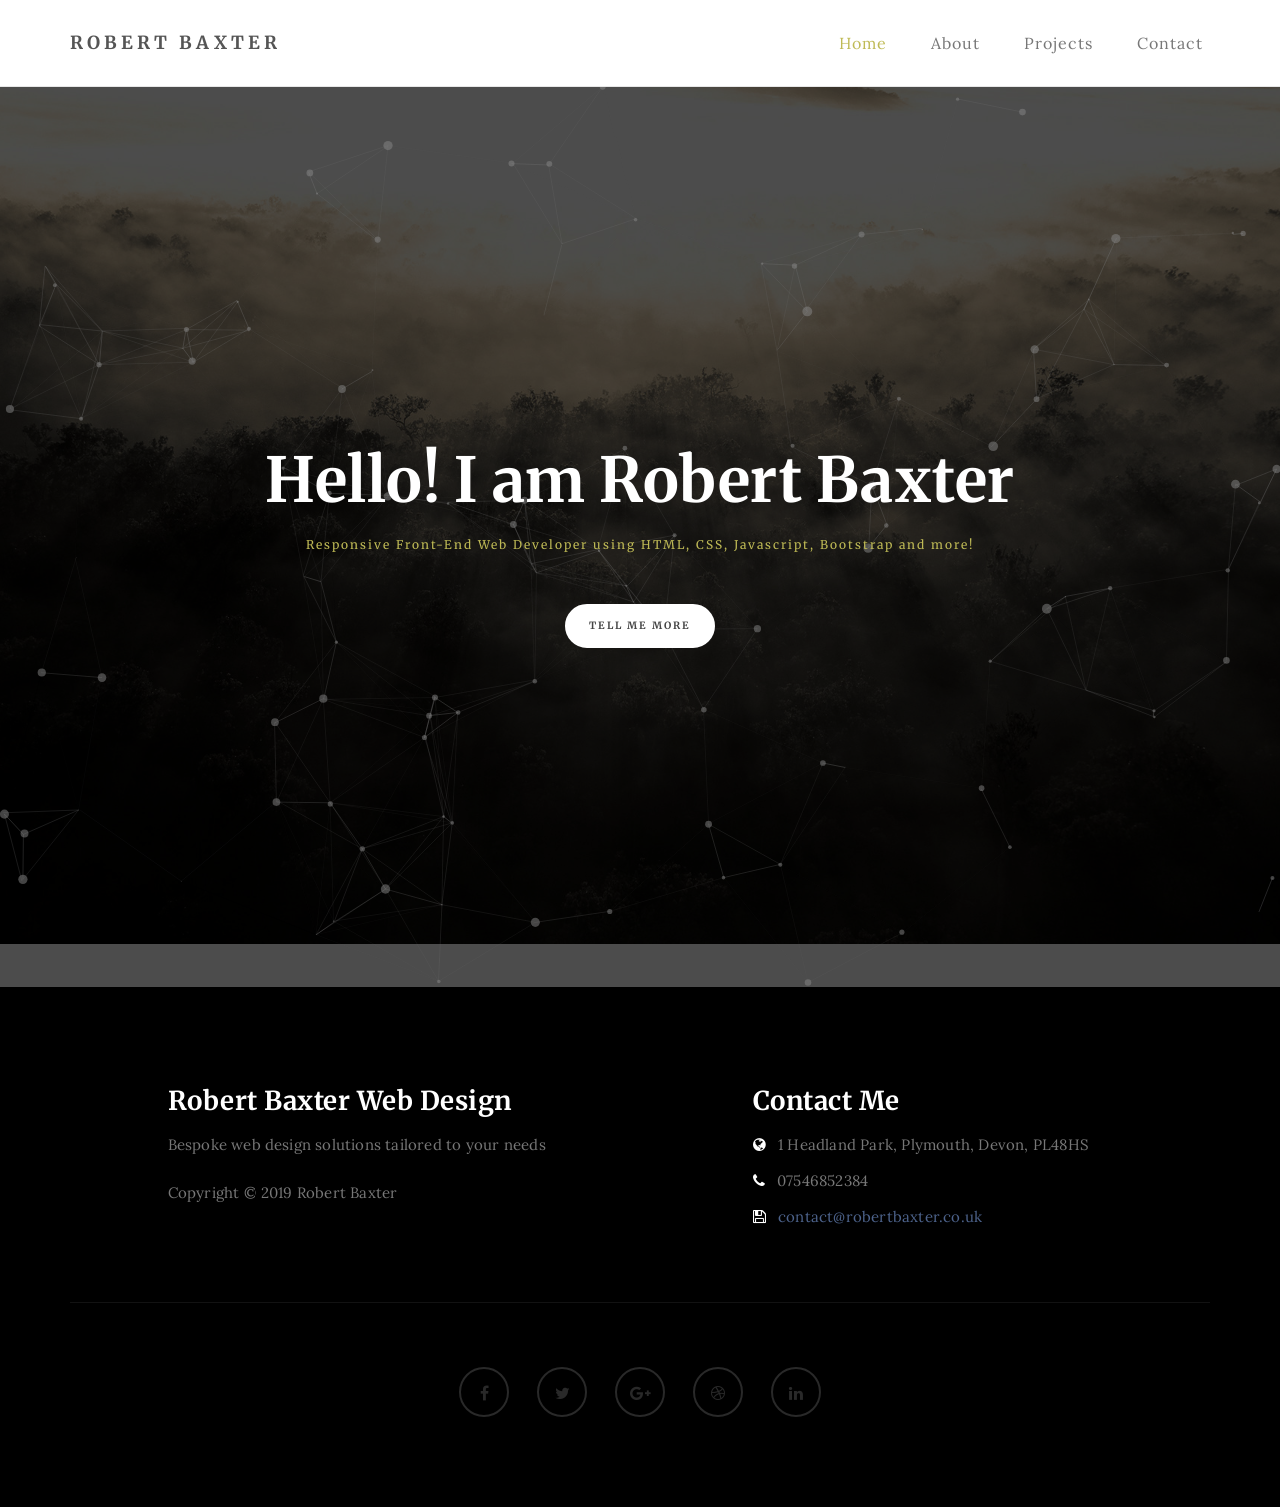
==== index.html @ d7e651be "Update index.html" ====
<!DOCTYPE html>
<html lang="en">
<head>

<meta charset="UTF-8">
<meta http-equiv="X-UA-Compatible" content="IE=Edge">
<meta name="description" content="">
<meta name="keywords" content="">
<meta name="author" content="">
<meta name="viewport" content="width=device-width, initial-scale=1, maximum-scale=1">

<title>Robert Baxter | Responsive Web Design</title>

<link rel="stylesheet" href="css/bootstrap.min.css">
<link rel="stylesheet" href="css/font-awesome.min.css">
<link rel="icon" 
      type="image/png" 
      href="images/logo.png">

<!-- Main css -->
<link rel="stylesheet" href="css/style.css">
<link href="https://fonts.googleapis.com/css?family=Lora|Merriweather:300,400" rel="stylesheet">

</head>
<body>

<!-- PRE LOADER -->

<div class="preloader">
     <div class="sk-spinner sk-spinner-wordpress">
          <span class="sk-inner-circle"></span>
     </div>
</div>

<!-- Navigation section  -->

<div class="navbar navbar-default navbar-static-top" role="navigation">
     <div class="container">

          <div class="navbar-header">
               <button class="navbar-toggle" data-toggle="collapse" data-target=".navbar-collapse">
                    <span class="icon icon-bar"></span>
                    <span class="icon icon-bar"></span>
                    <span class="icon icon-bar"></span>
               </button>
               <a href="index.html" class="navbar-brand">Robert Baxter</a>
          </div>
          <div class="collapse navbar-collapse">
               <ul class="nav navbar-nav navbar-right">
                    <li class="active"><a href="index.html">Home</a></li>
                    <li><a href="about.html">About</a></li>
                    <li><a href="projects.html">Projects</a></li>
                    <li><a href="contact.html">Contact</a></li>
               </ul>
          </div>

  </div>
</div>

<!-- Home Section -->

<section id="home" class="main-home parallax-section">
     <div class="overlay"></div>
     <div id="particles-js"></div>
     <div class="container">
          <div class="row">

               <div class="col-md-12 col-sm-12">
                    <h1>Hello! I am Robert Baxter</h1>
                    <h4>Responsive Front-End Web Developer using HTML, CSS, Javascript, Bootstrap and more!</h4>
                    <a href="#blog" class="smoothScroll btn btn-default">Tell me more</a>
               </div>

          </div>
     </div>
</section>

<!-- Blog Section -->



<footer>
     <div class="container">
          <div class="row">

               <div class="col-md-5 col-md-offset-1 col-sm-6">
                    <h3>Robert Baxter Web Design</h3>
                    <p>Bespoke web design solutions tailored to your needs</p>
                    <div class="footer-copyright">
                         <p>Copyright &copy; 2019 Robert Baxter</p>
                    </div>
               </div>

               <div class="col-md-4 col-md-offset-1 col-sm-6">
                    <h3>Contact Me</h3>
                    <p><i class="fa fa-globe"></i> 1 Headland Park, Plymouth, Devon, PL48HS</p>
                    <p><i class="fa fa-phone"></i> 07546852384</p>
                    <p><i class="fa fa-save"></i> <a href="mailto:contact@robertbaxter.co.uk">contact@robertbaxter.co.uk</a></p>
               </div>

               <div class="clearfix col-md-12 col-sm-12">
                    <hr>
               </div>

               <div class="col-md-12 col-sm-12">
                    <ul class="social-icon">
                         <li><a href="http://www.facebook.com/robertbaxterdesign" class="fa fa-facebook"></a></li>
                         <li><a href="#" class="fa fa-twitter"></a></li>
                         <li><a href="#" class="fa fa-google-plus"></a></li>
                         <li><a href="#" class="fa fa-dribbble"></a></li>
                         <li><a href="#" class="fa fa-linkedin"></a></li>
                    </ul>
               </div>
               
          </div>
     </div>
</footer>

<!-- Back top -->
<a href="#back-top" class="go-top"><i class="fa fa-angle-up"></i></a>

<!-- SCRIPTS -->

<script src="js/jquery.js"></script>
<script src="js/bootstrap.min.js"></script>
<script src="js/particles.min.js"></script>
<script src="js/app.js"></script>
<script src="js/jquery.parallax.js"></script>
<script src="js/smoothscroll.js"></script>
<script src="js/custom.js"></script>

</body>
</html>
---- css/style.css ----
body {
		background: #ffffff;
    font-family: 'Lora', serif;
    font-style: normal;
		font-weight: 300;
    overflow-x: hidden;
}


/*---------------------------------------
    Typorgraphy              
-----------------------------------------*/

h1,h2,h3,h4,h5,h6 {
  font-family: 'Merriweather', serif;
  font-style: normal;
  font-weight: bold;
  letter-spacing: 0.5px;
}

h1 {
    font-size: 62px;
    padding-bottom: 14px;
    margin-bottom: 0px;
}

h2 {
  font-size: 32px;
}

h2,h3 {
  padding-bottom: 6px;
}

h3 {
  font-size: 26px;
}

h4 {
  color: #666;
  font-size: 12px;
  font-weight: normal;
  letter-spacing: 2px;
}

p {
    color: #777;
    font-size: 15px;
    font-weight: 300;
    line-height: 26px;
    letter-spacing: 0.2px;
}

.btn-success:focus {
  background-color: #000;
  border-color: transparent;
}


/*---------------------------------------
    General               
-----------------------------------------*/

html{
  -webkit-font-smoothing: antialiased;
}

a {
  color: #4d638c;
  -webkit-transition: 0.5s;
  -o-transition: 0.5s;
  transition: 0.5s;
  text-decoration: none !important;
}
a:hover, a:active, a:focus {
  color: #4d638c;
  outline: none;
}

* {
  -webkit-box-sizing: border-box;
  -moz-box-sizing: border-box;
  box-sizing: border-box;
}

*:before,
*:after {
  -webkit-box-sizing: border-box;
  -moz-box-sizing: border-box;
  box-sizing: border-box;
}

#about, 
#gallery,
#contact,
#blog, 
#blog-single-post {
  padding-top: 60px;
  padding-bottom: 80px;
}

.main-about,
.main-single-post,
.main-gallery,
.main-contact {
  height: 65vh;
}

.overlay {
  background: rgba(0,0,0,0.7 );
  width: 100%;
  height: 100vh;
  position: absolute;
  top: 0;
  left: 0;
  right: 0;
  bottom: 0;
}

.parallax-section {
  background-attachment: fixed !important;
  background-size: cover !important;
  overflow: hidden;
}


/*---------------------------------------
    Preloader section              
-----------------------------------------*/

.preloader {
  position: fixed;
  top: 0;
  left: 0;
  width: 100%;
  height: 100%;
  z-index: 99999;
  display: flex;
  flex-flow: row nowrap;
  justify-content: center;
  align-items: center;
  background: none repeat scroll 0 0 #ffffff;
}

.sk-spinner-wordpress.sk-spinner {
  background-color: #bfba55;
  width: 40px;
  height: 40px;
  border-radius: 40px;
  position: relative;
  -webkit-animation: sk-innerCircle 1s linear infinite;
  animation: sk-innerCircle 1s linear infinite; 
}

.sk-spinner-wordpress .sk-inner-circle {
  display: block;
  background-color: #ffffff;
  width: 16px;
  height: 16px;
  position: absolute;
  border-radius: 8px;
  top: 5px;
  left: 5px; 
}

@-webkit-keyframes sk-innerCircle {
  0% {
    -webkit-transform: rotate(0);
            transform: rotate(0); }

  100% {
    -webkit-transform: rotate(360deg);
            transform: rotate(360deg); } }

@keyframes sk-innerCircle {
  0% {
    -webkit-transform: rotate(0);
            transform: rotate(0); }

  100% {
    -webkit-transform: rotate(360deg);
            transform: rotate(360deg); } }



/*---------------------------------------
    Main Navigation             
-----------------------------------------*/

.navbar-default {
    background: #ffffff;
    margin: 0 !important;
    padding: 18px 0;
}

.navbar-default .navbar-brand {
  color: #555;
  font-family: 'Merriweather', serif;
  font-weight: bold;
  text-transform: uppercase;
  letter-spacing: 4px;
  margin: 0;
}

.navbar-default .navbar-nav li a {
    color: #777;
    font-size: 16px;
    letter-spacing: 1px;
    -webkit-transition: all 0.4s ease-in-out;
    transition: all 0.4s ease-in-out;
    padding-right: 22px;
    padding-left: 22px;
}

.navbar-default .navbar-nav > li a:hover {
    color: #bfba55 !important;
}

.navbar-default .navbar-nav > li > a:hover,
.navbar-default .navbar-nav > li > a:focus {
    color: #606066;
    background-color: transparent;
}

.navbar-default .navbar-nav li a:hover,
 .navbar-default .navbar-nav .active > a {
    color: #bfba55;
  }

.navbar-default .navbar-nav > .active > a,
.navbar-default .navbar-nav > .active > a:hover,
.navbar-default .navbar-nav > .active > a:focus {
    color: #bfba55;
    background-color: transparent;
}

.navbar-default .navbar-toggle {
     border: none;
     padding-top: 10px;
  }

.navbar-default .navbar-toggle .icon-bar {
    background: #bfba55;
    border-color: transparent;
  }

.navbar-default .navbar-toggle:hover,
.navbar-default .navbar-toggle:focus { 
  background-color: transparent;
}



/*---------------------------------------
    Home section              
-----------------------------------------*/

#home {
    background-size: cover;
    background-position: center center;
    color: #ffffff;
    display: -webkit-box;
    display: -webkit-flex;
     display: -ms-flexbox;
    display: flex;
    -webkit-box-align: center;
    -webkit-align-items: center;
    -ms-flex-align: center;
     align-items: center;
    position: relative;
    text-align: center;
}

.main-home {
  background: url('../images/home-bg.jpg') no-repeat;
  height: 100vh;
}

.main-about {
  background: url('../images/about-bg.jpg') no-repeat;
}

.main-single-post {
  background: url('../images/single-post-bg.jpg') no-repeat;
}

.main-gallery {
  background: url('../images/gallery-bg.jpg') no-repeat;
}

.main-contact {
  background: url('../images/contact-bg.jpg') no-repeat;
}

#particles-js {
  position: absolute;
  width: 100%;
  height: 100vh;
  top: 0;
  left: 0;
}

#home h4 {
  color: #bfba55;
}

#home .btn {
  background: #ffffff;
  border: 2px solid #ffffff;
  border-radius: 100px;
  color: #444;
  font-family: 'Merriweather', serif;
  font-size: 10px;
  font-weight: bold;
  letter-spacing: 2px;
  text-transform: uppercase;
  padding: 13px 22px;
  margin-top: 42px;
  transition: all 0.4s ease-in-out;
}

#home .btn:hover {
  background: transparent;
  border-color: #ffffff;
  color: #ffffff;
}



/*---------------------------------------
   About section              
-----------------------------------------*/

#about .col-md-6 {
  padding-top: 22px;
  padding-bottom: 32px;
}

#about .col-md-6 img {
  padding: 22px 0px 22px 22px;
}

#about .col-md-4 {
  padding-bottom: 32px;
}

#about .col-md-4 img {
  padding-top: 12px;
}



/*---------------------------------------
   Gallery section              
-----------------------------------------*/

#gallery span {
  display: block;
  padding-bottom: 32px;
}

#gallery .col-md-6 {
  padding-left: 0px;
  padding-right: 0px;
}

#gallery .gallery-thumb {
  background-color: #ffffff;
  box-shadow: 0px 1px 2px 0px rgba(90, 91, 95, 0.15);
  cursor: pointer;
  display: block;
  position: relative;
  top: 0px;
  transition: all 0.4s ease-in-out;
}

#gallery .gallery-thumb:hover {
  box-shadow: 0px 16px 22px 0px rgba(90, 91, 95, 0.3);
  top: -5px;
}

#gallery .gallery-thumb img {
  width: 100%;
}

#gallery .col-md-12 p {
  padding-top: 22px;
  text-align: center;
}



/*---------------------------------------
   Contact section              
-----------------------------------------*/

#contact .col-md-4 {
  padding-left: 0px;
}

#contact .col-md-12 {
  padding-left: 0;
}

#contact form {
  padding-top: 32px;
}

#contact .form-control {
  border: 2px solid #f0f0f0;
  box-shadow: none;
  margin-top: 10px;
  margin-bottom: 10px;
  transition: all 0.4s ease-in-out;
}

#contact .form-control:hover {
  border-color: #555;
}

#contact input {
  height: 50px;
}

#contact input[type="submit"] {
  background: #bfba55;
  border-radius: 100px;
  border: none;
  color: #ffffff;
  font-weight: bold;
  transition: all 0.4s ease-in-out;
}

#contact input[type="submit"]:hover {
  background: #333;
}



/*---------------------------------------
   Blog section              
-----------------------------------------*/

.blog-post-thumb {
  border-bottom: 1px solid #f0f0f0;
  padding-top: 32px;
  padding-bottom: 62px;
  margin-bottom: 32px;
}

.blog-post-thumb:last-child {
  border-bottom: 0px;
  padding-bottom: 32px;
  margin-bottom: 0px;
}

.blog-post-image,
.blog-post-video {
  padding-top: 22px;
  padding-bottom: 22px;
  width: 100%;
}

#about img,
.blog-post-image img {
  border-radius: 1px;
}

.blog-post-title a {
  color: #222;
}

.blog-post-title a:hover {
  color: #bfba55;
}

.blog-post-format {
  padding-bottom: 22px;
}

.blog-post-format span {
  letter-spacing: 0.5px;
  padding-right: 12px;
}

.blog-post-format span a {
  color: #333;
}

.blog-post-format span img {
  display: inline-block;
  width: 42px;
  margin-right: 4px;
}

.blog-post-des blockquote {
  margin: 22px;
}

.blog-post-des .btn {
  border-radius: 100px;
  color: #777;
  font-weight: bold;
  letter-spacing: 1px;
  padding: 14px 28px;
  margin-top: 26px;
  transition: all 0.4s ease-in-out;
}

.blog-post-des .btn:hover {
  background: #bfba55;
  border-color: transparent;
  color: #ffffff;
}

.blog-author {
  border-top: 1px solid #f0f0f0;
  border-bottom: 1px solid #f0f0f0;
  padding-top: 32px;
  padding-bottom: 32px;
  margin-top: 42px;
  margin-bottom: 42px;
}

.blog-author .media img {
  display: inline-block;
  width: 90px;
  margin-right: 12px;
}

.blog-author .media a,
.blog-comment .media h3 {
  color: #444;
  font-size: 18px;
  letter-spacing: 1px;
}

.blog-comment {
  border-bottom: 1px solid #f0f0f0;
  padding-bottom: 32px;
  margin-bottom: 42px;
}

.blog-comment .media:nth-child(2) {
  padding-top: 22px;
}

.blog-comment .media img {
  width: 82px;
  margin-right: 12px;
}

.blog-comment .media h3 {
  display: inline-block;
  padding-right: 14px;
}


.blog-comment-form h3 {
  padding-bottom: 18px;
}

#about .col-md-6, #about .col-md-4,
.blog-comment-form .col-md-4 {
  padding-left: 0px;
}

.blog-comment-form .form-control {
  box-shadow: none;
  border: 2px solid #f0f0f0;
  margin-top: 10px;
  margin-bottom: 10px;
  transition: all 0.4s ease-in-out;
}

.blog-comment-form .form-control:hover {
  border-color: #555;
}

.blog-comment-form input {
  height: 45px;
}

.blog-comment-form input[type="submit"] {
  background: #bfba55;
  border-radius: 100px;
  border: none;
  color: #ffffff;
  font-weight: bold;
  transition: all 0.4s ease-in-out;
}

.blog-comment-form input[type="submit"]:hover {
  background: #333;
  border-color: transparent;
  color: #ffffff;
}



/*---------------------------------------
   Blog Single Post section              
-----------------------------------------*/

#blog-single-post .blog-single-post-image {
  padding-top: 22px;
}

#blog-single-post .blog-single-post-image .col-md-4 {
  padding-left: 0px;
  padding-right: 0px;
  padding-bottom: 22px;
}

#blog-single-post .blog-single-post-image img {
  border-radius: 1px;
  padding-right: 12px;
}

#blog-single-post .blog-post-des h3 {
  padding-top: 16px;
}



/*---------------------------------------
   Footer section              
-----------------------------------------*/

footer {
    background: #000;
    color: #ffffff;
    padding: 80px 0px;
    position: relative;
}

footer .col-md-4 .fa {
  color: #ffffff;
  padding-right: 8px;
}

footer hr {
  border-color: #121212;
  margin-top: 62px;
  margin-bottom: 42px;
}

footer .footer-copyright {
  padding-top: 12px;
}



/* Back top */
.go-top {
  background-color: #ffffff;
  box-shadow: 1px 1.732px 12px 0px rgba( 0, 0, 0, .14 ), 1px 1.732px 3px 0px rgba( 0, 0, 0, .12 );
  transition : all 1s ease;
  bottom: 2em;
  right: 2em;
  color: #333;
  font-size: 24px;
  display: none;
  position: fixed;
  text-decoration: none;
  width: 40px;
  height: 40px;
  line-height: 38px;
  text-align: center;
  border-radius: 100%;
}

.go-top:hover {
    background: #bfba55;
    color: #ffffff;
}



/*---------------------------------------
   Social icon             
-----------------------------------------*/

.social-icon {
    position: relative;
    padding: 0;
    margin: 0;
    text-align: center;
}

.social-icon li {
    display: inline-block;
    list-style: none;
}

.social-icon li a {
    border: 2px solid #292929;
    color: #292929;
    border-radius: 100px;
    cursor: pointer;
    font-size: 16px;
    text-decoration: none;
    transition: all 0.4s ease-in-out;
    width: 50px;
    height: 50px;
    line-height: 50px;
    text-align: center;
    vertical-align: middle;
    position: relative;
    margin: 22px 12px 10px 12px;
}

.social-icon li a:hover {
    border-color: #bfba55;
    color: #bfba55;
    transform: scale(1.1);
}



/*---------------------------------------
   Mobile Responsive         
-----------------------------------------*/

@media (max-width: 980px) {

  .main-about,
  .main-single-post,  
  .main-gallery,
  .main-contact {
    height: 35vh;
  }

}


@media (max-width: 768px) {

  h1 {
    font-size: 52px;
  }

  h2 {
    font-size: 26px;
  }

  #about .col-md-6 img {
    padding-left: 0px;
  }

  #blog-single-post .blog-single-post-image img {
    padding-bottom: 22px;
  }

  footer .col-md-4 {
    padding-top: 22px;
  }

}


@media (max-width: 650px) {

  h1 {
    font-size: 42px;
  }

  #about, #gallery,
  #contact,
  #blog, #blog-single-post {
    padding-top: 60px;
    padding-bottom: 60px;
  }

}
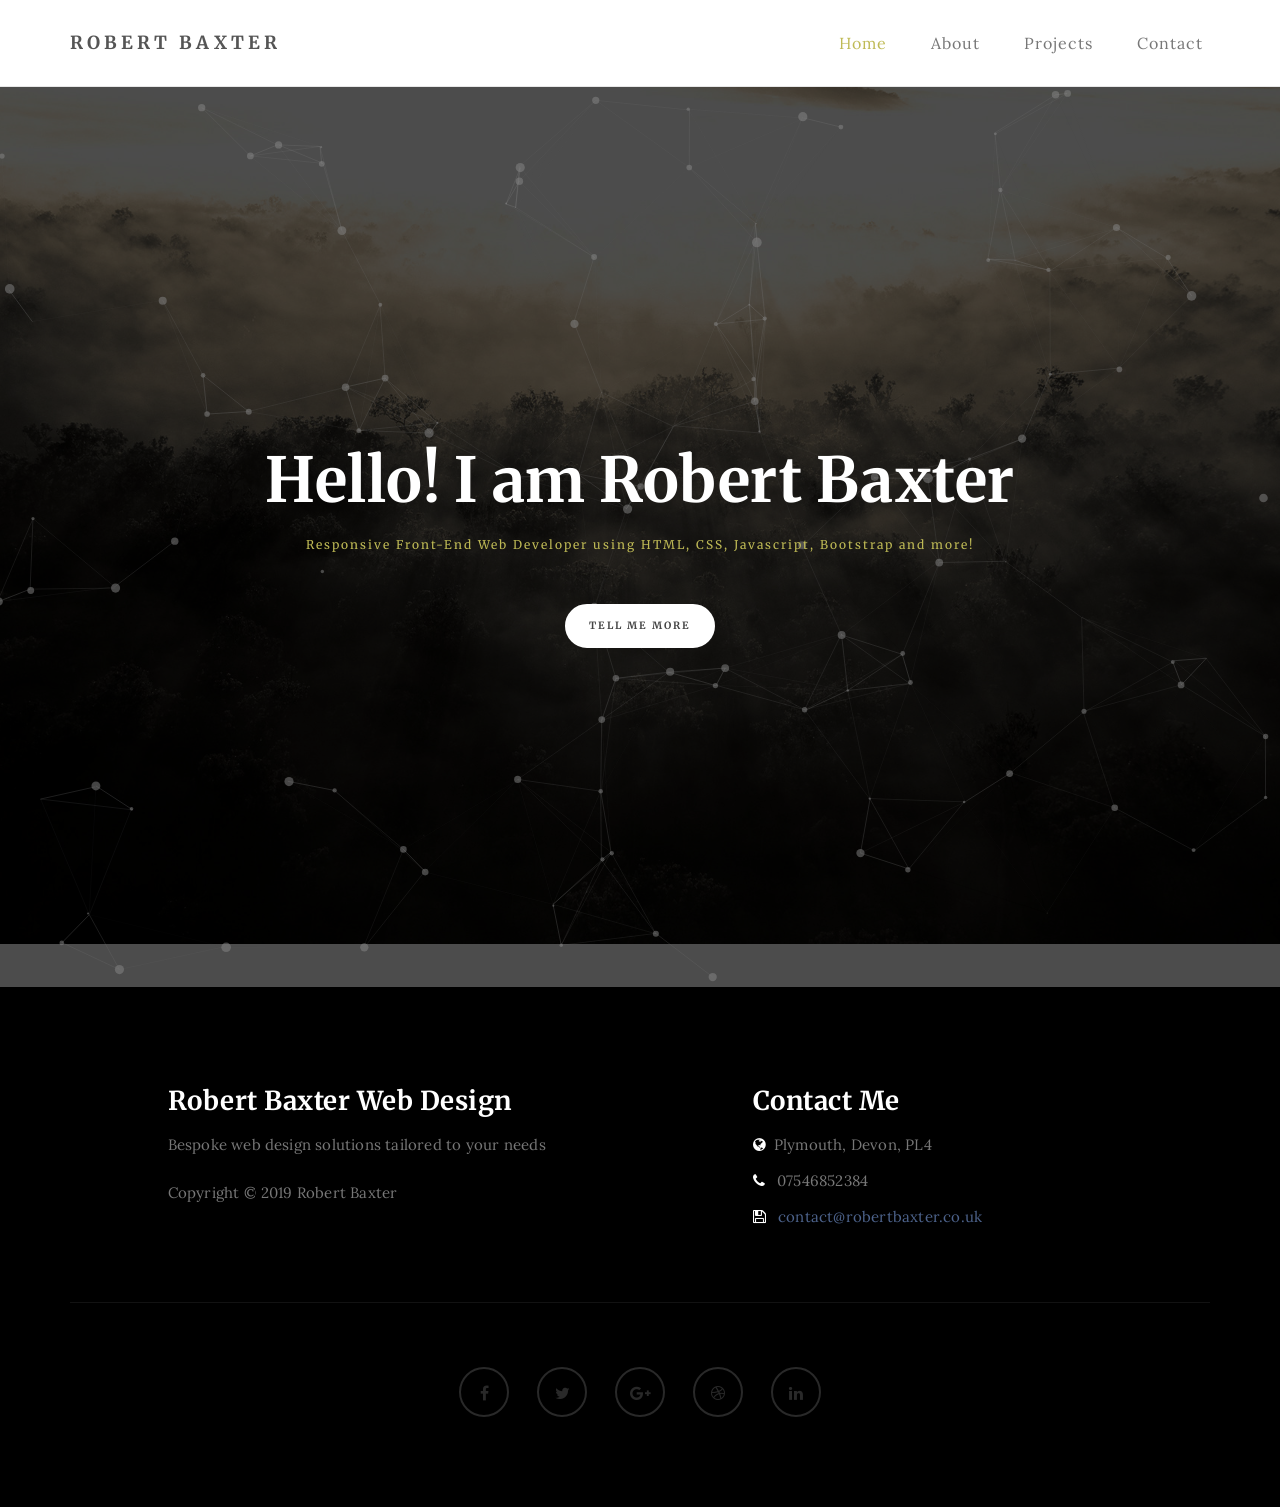
==== commit 705aa8b3: "Update index.html" ====
--- a/index.html
+++ b/index.html
@@ -93,7 +93,7 @@
 
                <div class="col-md-4 col-md-offset-1 col-sm-6">
                     <h3>Contact Me</h3>
-                    <p><i class="fa fa-globe"></i> 1 Headland Park, Plymouth, Devon, PL48HS</p>
+                    <p><i class="fa fa-globe"></i>Plymouth, Devon, PL4</p>
                     <p><i class="fa fa-phone"></i> 07546852384</p>
                     <p><i class="fa fa-save"></i> <a href="mailto:contact@robertbaxter.co.uk">contact@robertbaxter.co.uk</a></p>
                </div>
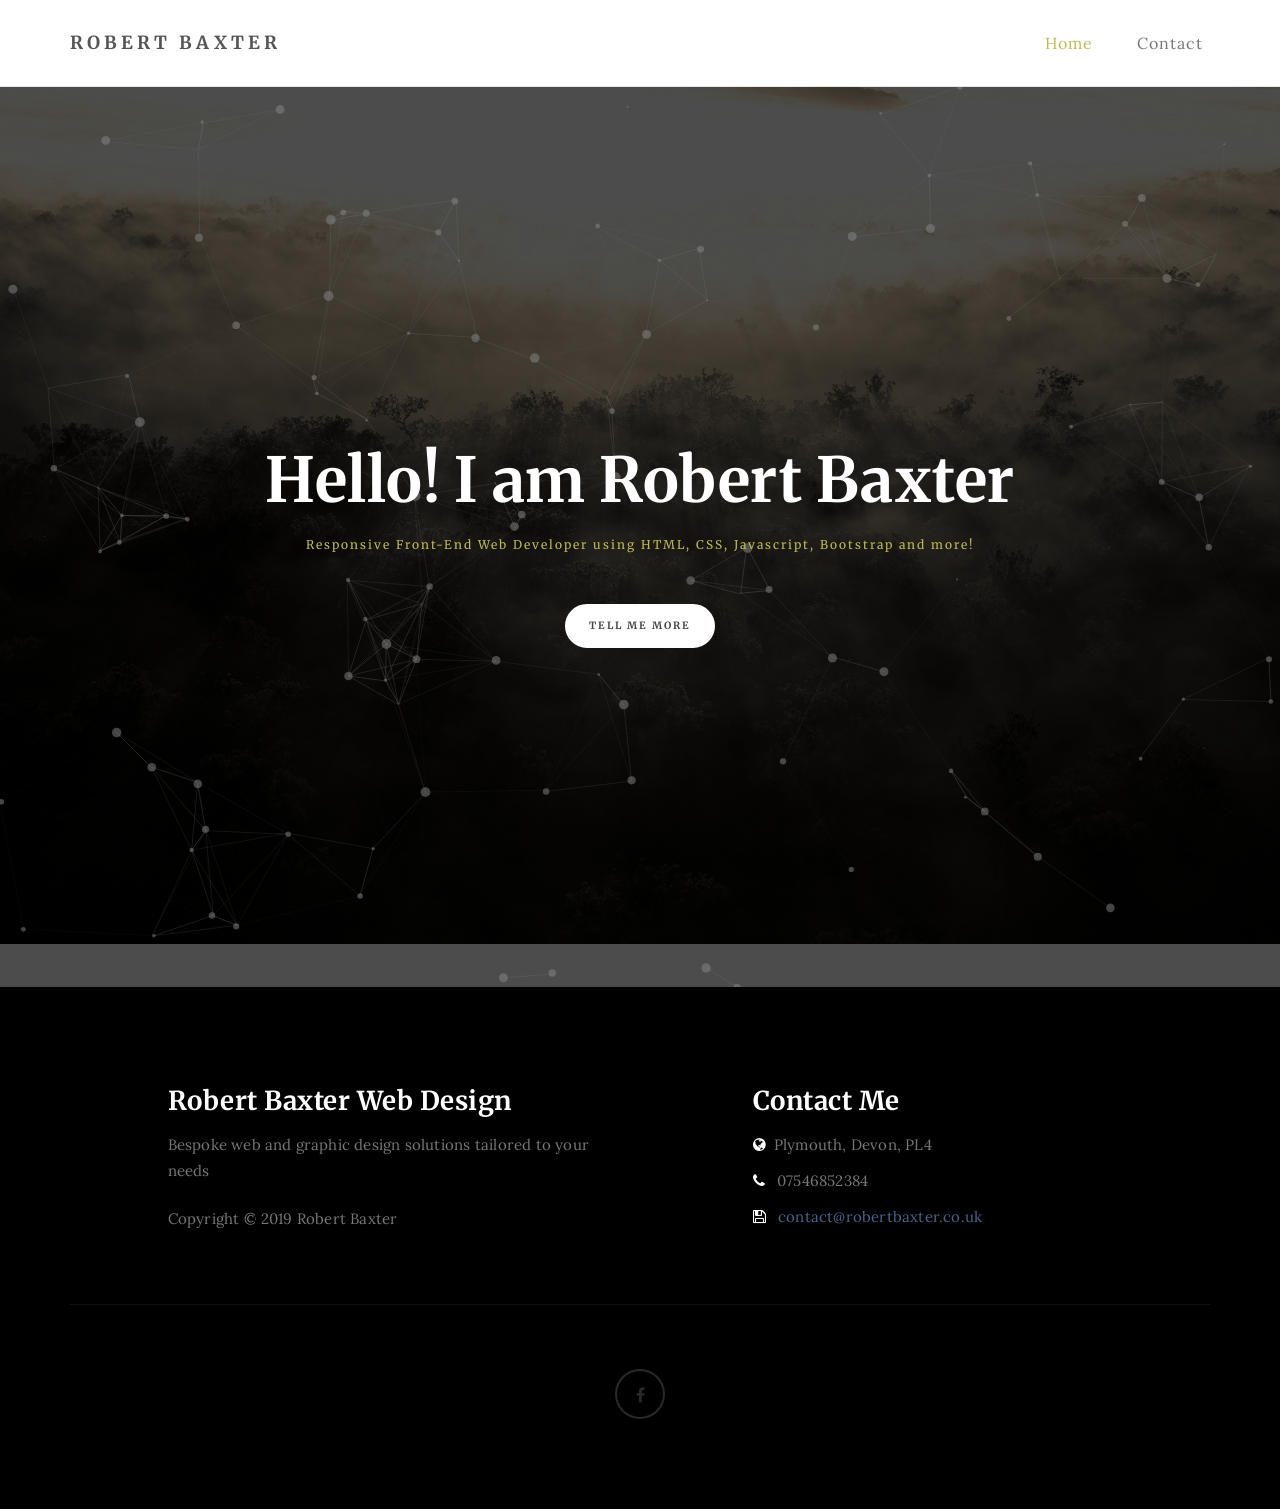
==== commit a8936233: "Removing unnessary elements" ====
--- a/index.html
+++ b/index.html
@@ -9,7 +9,7 @@
 <meta name="author" content="">
 <meta name="viewport" content="width=device-width, initial-scale=1, maximum-scale=1">
 
-<title>Robert Baxter | Responsive Web Design</title>
+<title>Robert Baxter | Web and Graphic Design</title>
 
 <link rel="stylesheet" href="css/bootstrap.min.css">
 <link rel="stylesheet" href="css/font-awesome.min.css">
@@ -48,8 +48,7 @@
           <div class="collapse navbar-collapse">
                <ul class="nav navbar-nav navbar-right">
                     <li class="active"><a href="index.html">Home</a></li>
-                    <li><a href="about.html">About</a></li>
-                    <li><a href="projects.html">Projects</a></li>
+                    
                     <li><a href="contact.html">Contact</a></li>
                </ul>
           </div>
@@ -85,7 +84,7 @@
 
                <div class="col-md-5 col-md-offset-1 col-sm-6">
                     <h3>Robert Baxter Web Design</h3>
-                    <p>Bespoke web design solutions tailored to your needs</p>
+                    <p>Bespoke web and graphic design solutions tailored to your needs</p>
                     <div class="footer-copyright">
                          <p>Copyright &copy; 2019 Robert Baxter</p>
                     </div>
@@ -105,10 +104,7 @@
                <div class="col-md-12 col-sm-12">
                     <ul class="social-icon">
                          <li><a href="http://www.facebook.com/robertbaxterdesign" class="fa fa-facebook"></a></li>
-                         <li><a href="#" class="fa fa-twitter"></a></li>
-                         <li><a href="#" class="fa fa-google-plus"></a></li>
-                         <li><a href="#" class="fa fa-dribbble"></a></li>
-                         <li><a href="#" class="fa fa-linkedin"></a></li>
+                         
                     </ul>
                </div>
                
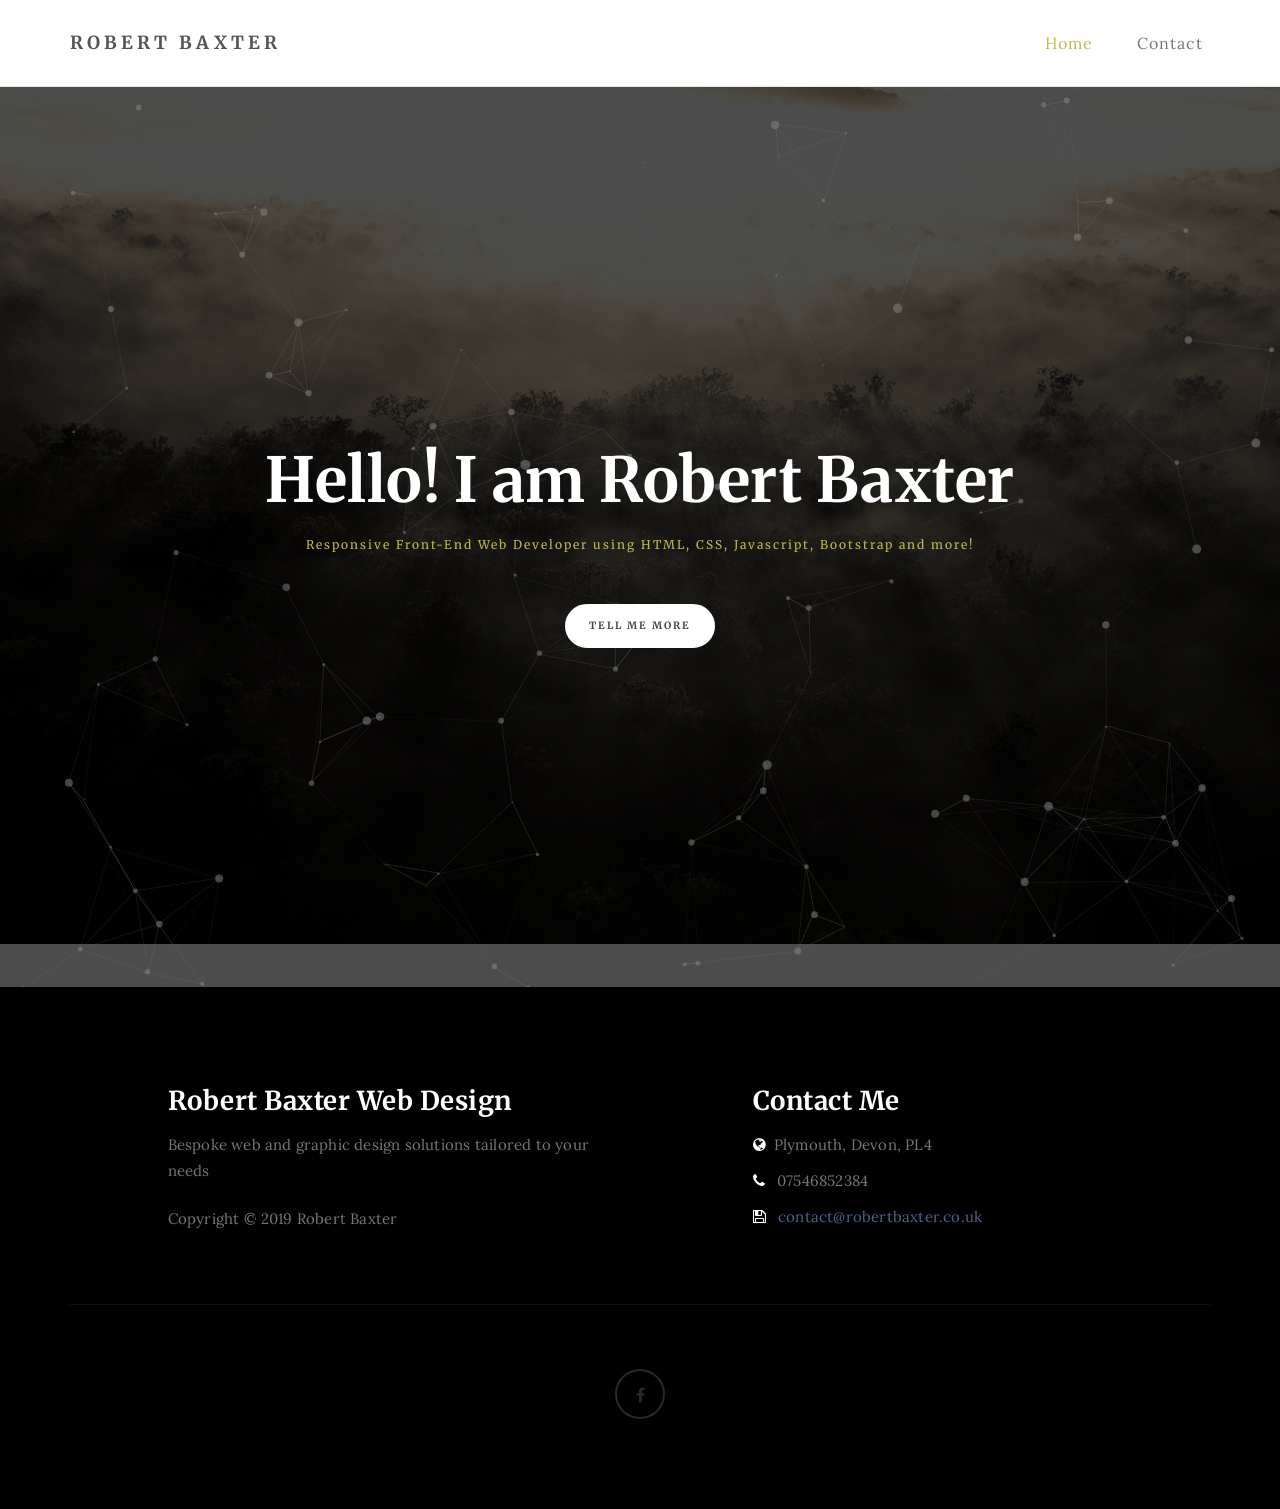
==== commit fcf17940: "Update index.html" ====
--- a/index.html
+++ b/index.html
@@ -47,8 +47,7 @@
           </div>
           <div class="collapse navbar-collapse">
                <ul class="nav navbar-nav navbar-right">
-                    <li class="active"><a href="index.html">Home</a></li>
-                    
+                    <li class="active"><a href="index.html">Home</a></li>            
                     <li><a href="contact.html">Contact</a></li>
                </ul>
           </div>
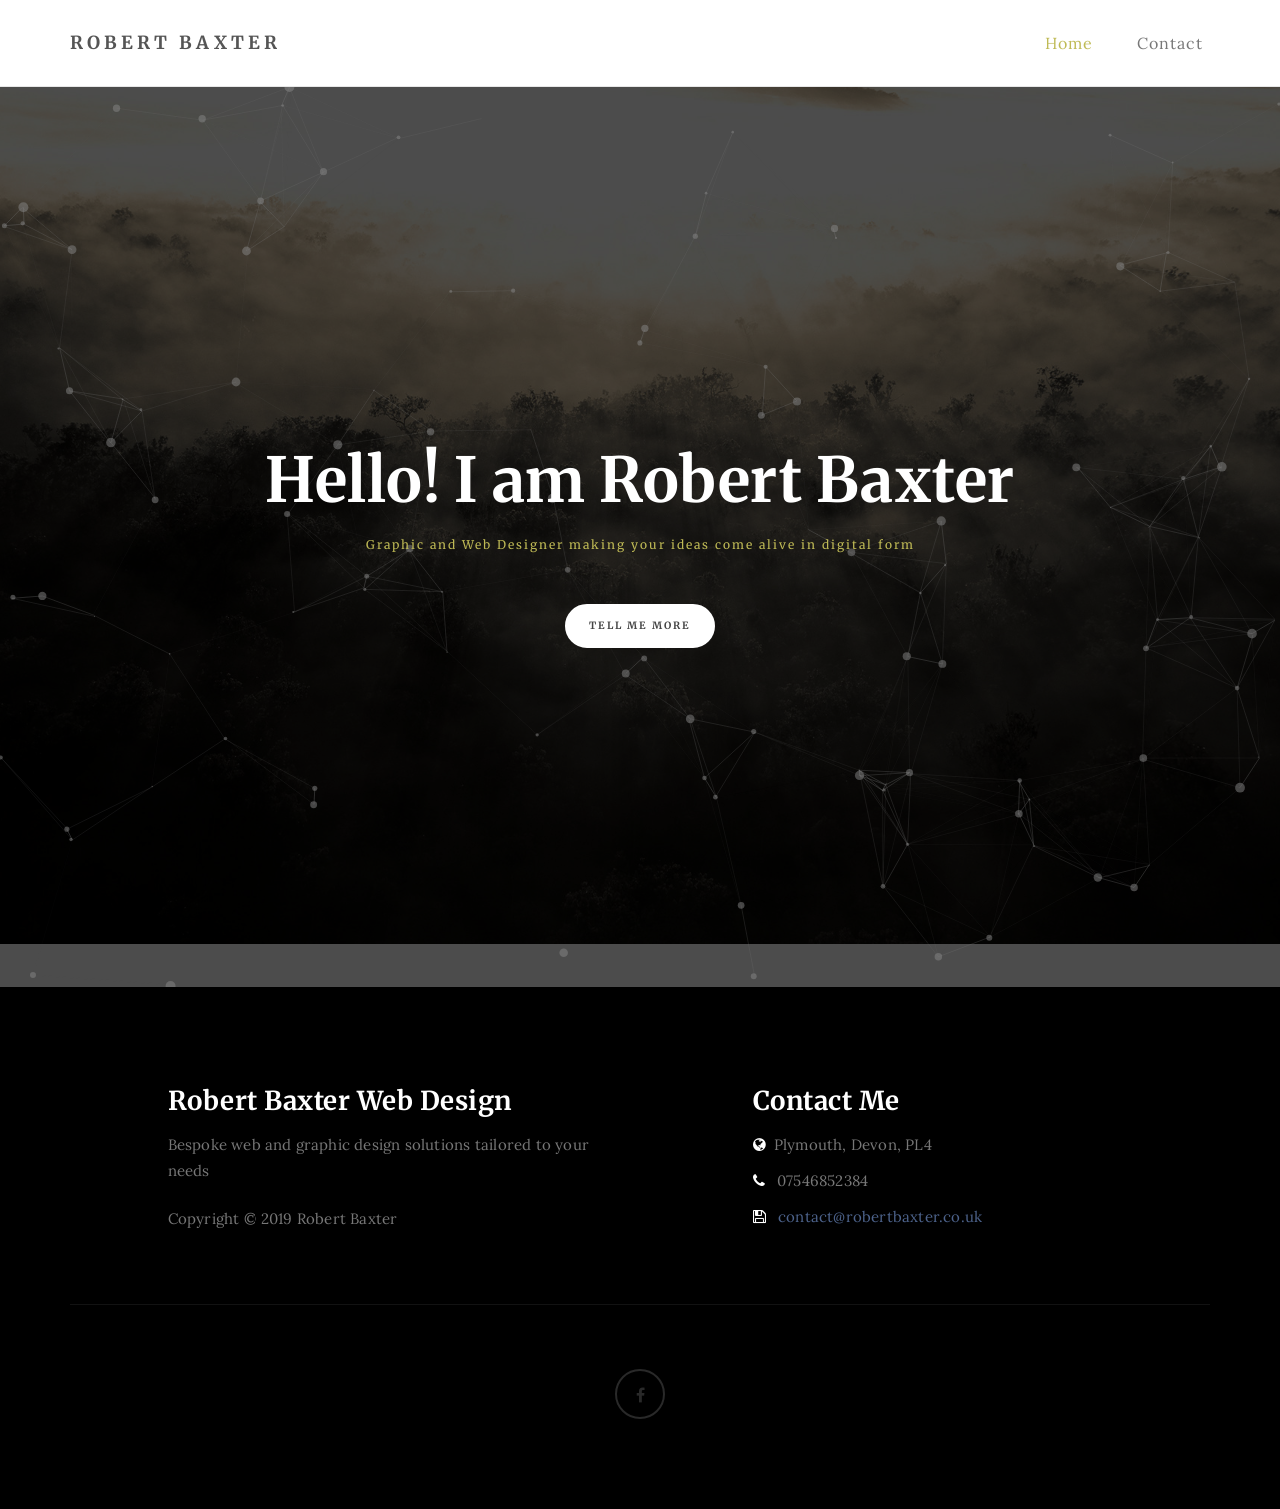
==== commit 1d768323: "Update index.html" ====
--- a/index.html
+++ b/index.html
@@ -65,7 +65,7 @@
 
                <div class="col-md-12 col-sm-12">
                     <h1>Hello! I am Robert Baxter</h1>
-                    <h4>Responsive Front-End Web Developer using HTML, CSS, Javascript, Bootstrap and more!</h4>
+                    <h4>Graphic and Web Designer making your ideas come alive in digital form</h4>
                     <a href="#blog" class="smoothScroll btn btn-default">Tell me more</a>
                </div>
 
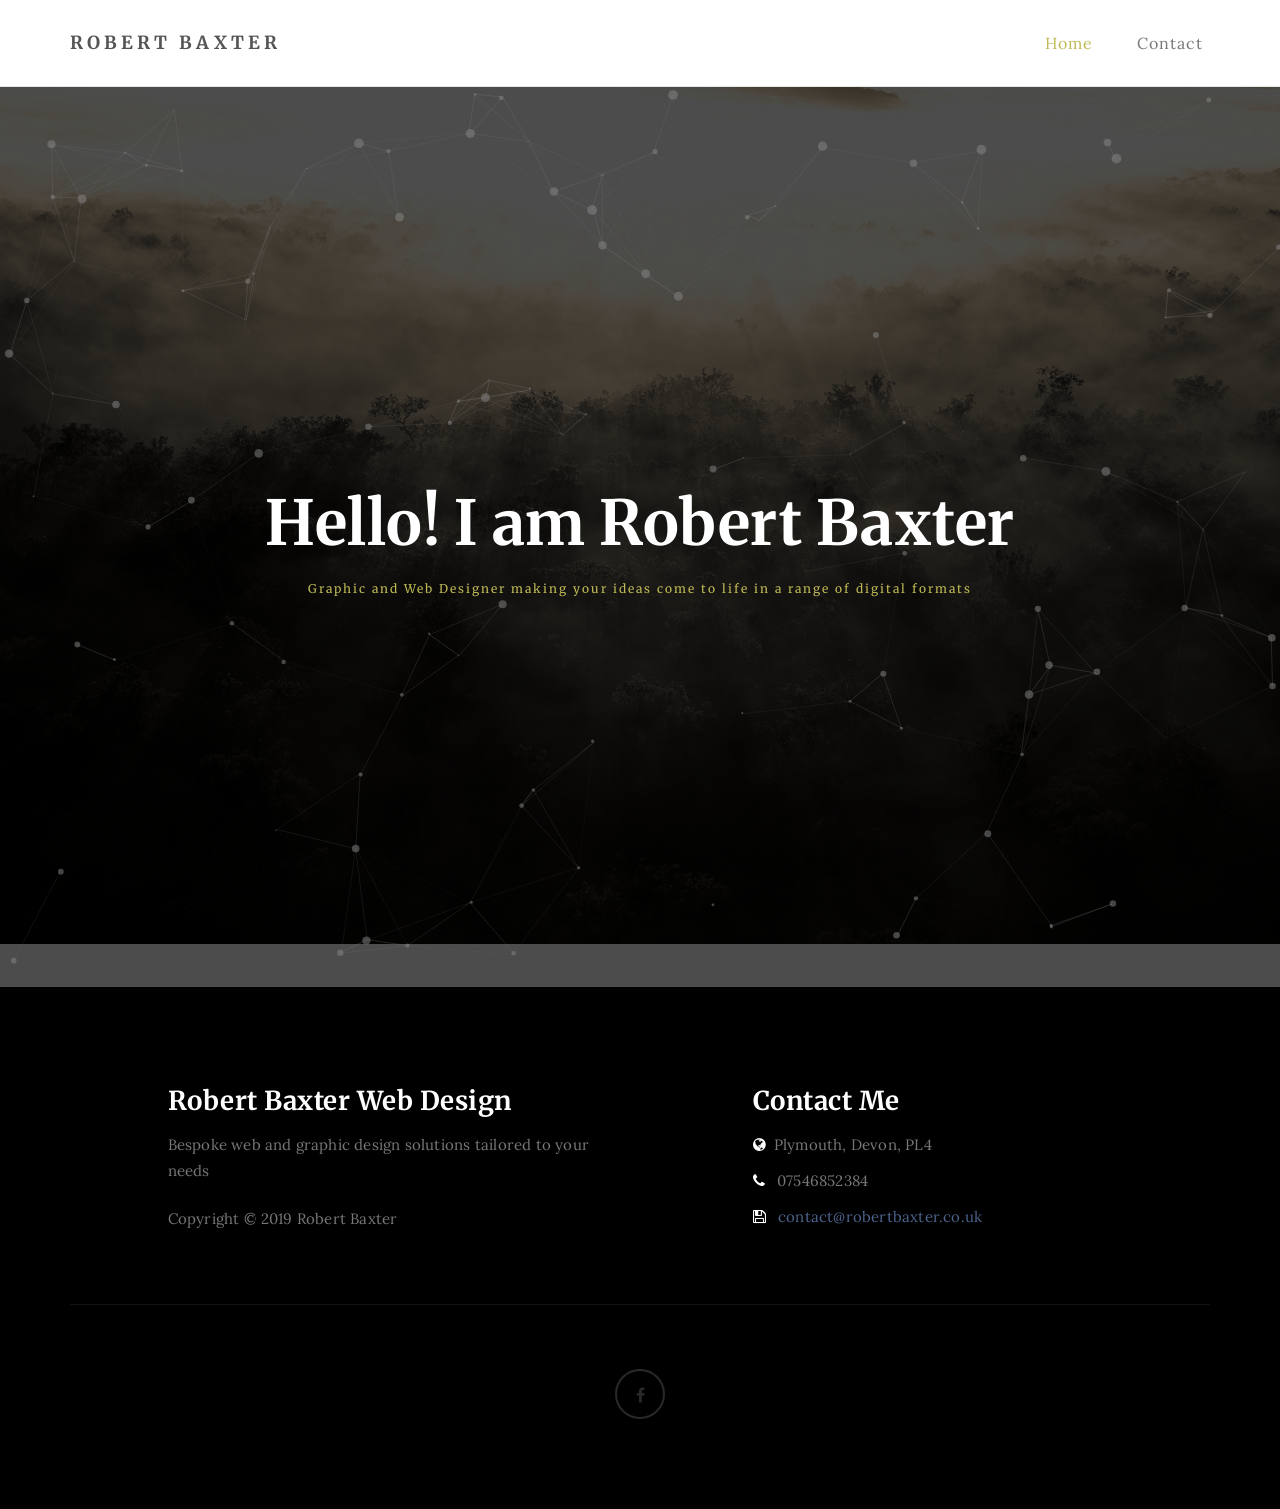
==== commit e1999233: "Update index.html" ====
--- a/index.html
+++ b/index.html
@@ -65,8 +65,8 @@
 
                <div class="col-md-12 col-sm-12">
                     <h1>Hello! I am Robert Baxter</h1>
-                    <h4>Graphic and Web Designer making your ideas come alive in digital form</h4>
-                    <a href="#blog" class="smoothScroll btn btn-default">Tell me more</a>
+                    <h4>Graphic and Web Designer making your ideas come to life in a range of digital formats</h4>
+                    <!-- <a href="#blog" class="smoothScroll btn btn-default">Tell me more</a> -->
                </div>
 
           </div>
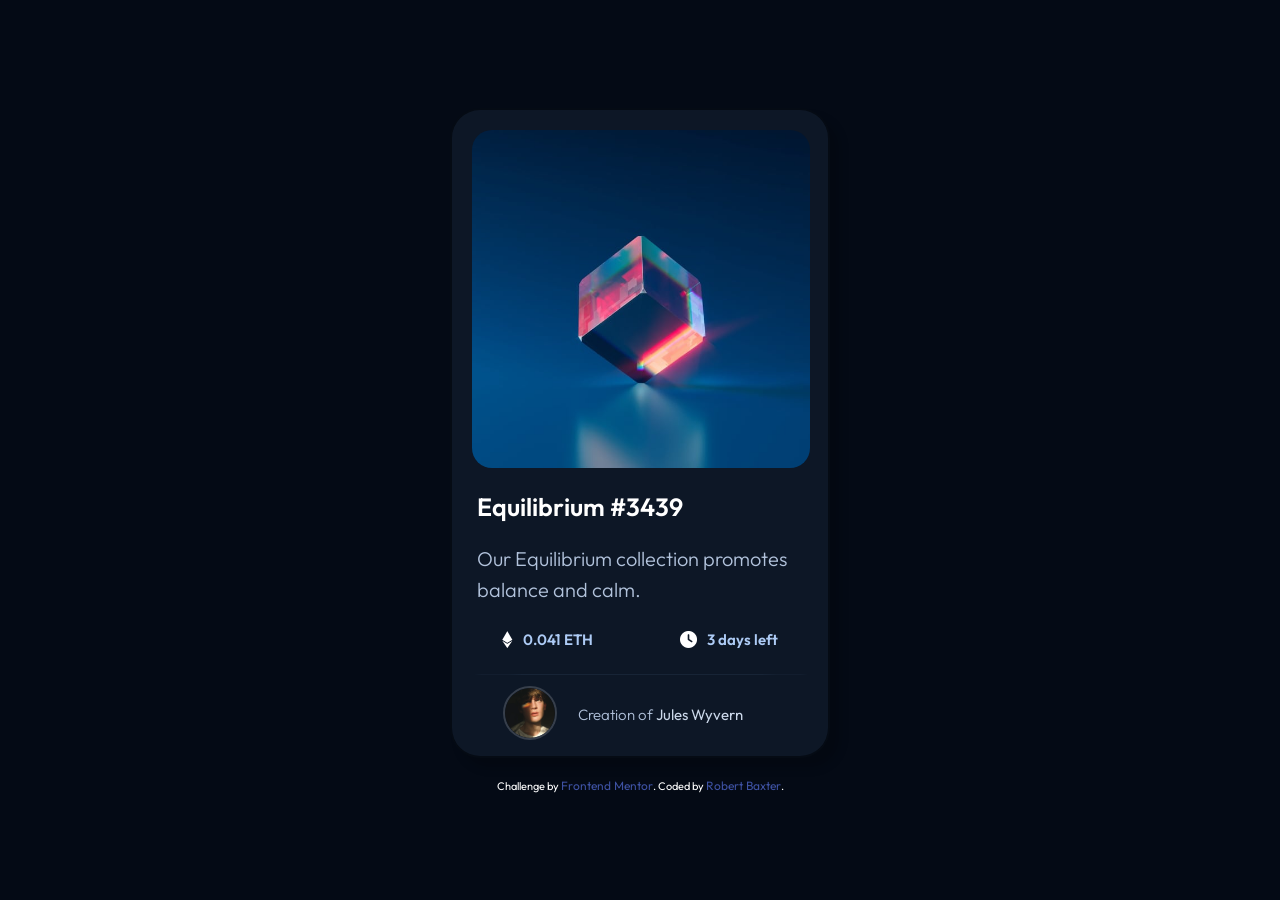
==== commit e7ae6ce4: "Initial commit Created NFT Preview Card page to improve my design skills, use of colour palettes and" ====
--- a/index.html
+++ b/index.html
@@ -1,128 +1,41 @@
 <!DOCTYPE html>
 <html lang="en">
 <head>
-
-<meta charset="UTF-8">
-<meta http-equiv="X-UA-Compatible" content="IE=Edge">
-<meta name="description" content="">
-<meta name="keywords" content="">
-<meta name="author" content="">
-<meta name="viewport" content="width=device-width, initial-scale=1, maximum-scale=1">
-
-<title>Robert Baxter | Web and Graphic Design</title>
-
-<link rel="stylesheet" href="css/bootstrap.min.css">
-<link rel="stylesheet" href="css/font-awesome.min.css">
-<link rel="icon" 
-      type="image/png" 
-      href="images/logo.png">
-
-<!-- Main css -->
-<link rel="stylesheet" href="css/style.css">
-<link href="https://fonts.googleapis.com/css?family=Lora|Merriweather:300,400" rel="stylesheet">
+  <meta charset="UTF-8">
+  <meta name="viewport" content="width=device-width, initial-scale=1.0"> 
+  <link rel="icon" type="image/png" sizes="32x32" href="./images/favicon-32x32.png">
+  <link rel="stylesheet" href="style.css">
+  <link rel="stylesheet" href="https://cdnjs.cloudflare.com/ajax/libs/font-awesome/6.0.0-beta3/css/all.min.css">
+  <link rel="stylesheet" href="https://cdnjs.cloudflare.com/ajax/libs/font-awesome/6.0.0-beta3/css/all.min.css">
+  <title>NFT preview card component</title>
 
 </head>
 <body>
-
-<!-- PRE LOADER -->
-
-<div class="preloader">
-     <div class="sk-spinner sk-spinner-wordpress">
-          <span class="sk-inner-circle"></span>
-     </div>
-</div>
-
-<!-- Navigation section  -->
-
-<div class="navbar navbar-default navbar-static-top" role="navigation">
-     <div class="container">
-
-          <div class="navbar-header">
-               <button class="navbar-toggle" data-toggle="collapse" data-target=".navbar-collapse">
-                    <span class="icon icon-bar"></span>
-                    <span class="icon icon-bar"></span>
-                    <span class="icon icon-bar"></span>
-               </button>
-               <a href="index.html" class="navbar-brand">Robert Baxter</a>
-          </div>
-          <div class="collapse navbar-collapse">
-               <ul class="nav navbar-nav navbar-right">
-                    <li class="active"><a href="index.html">Home</a></li>            
-                    <li><a href="contact.html">Contact</a></li>
-               </ul>
-          </div>
-
+  <div class="container">
+    <section class="main">
+      <div class="card">
+        <img class="card-img" src="images/image-equilibrium.jpg">
+        <h1 class="card-heading">Equilibrium #3439</h1>
+        <p class="card-desc">Our Equilibrium collection promotes balance and calm.</p>
+        <div class="row">
+          <p class="price"><i src="images/icon-ethereum.svg" class="fab fa-ethereum"></i>0.041 ETH</p>
+          <p class="time"><i class="fas fa-clock"></i>3 days left</p>
+        </div>
+        <div class="line"></div>
+        <div class="card-author">
+          <a href=""><img src="images/image-avatar.png" class="avatar"></a>
+          <span class="author">Creation of <span id="name"><a href="">Jules Wyvern</a></span></span>
+        </div>
+        
+      </div>
+      <div class="attribution">
+        Challenge by <a href="https://www.frontendmentor.io?ref=challenge" target="_blank">Frontend Mentor</a>. 
+        Coded by <a href="#">Robert Baxter</a>.
+      </div>
+    </section>
   </div>
-</div>
-
-<!-- Home Section -->
-
-<section id="home" class="main-home parallax-section">
-     <div class="overlay"></div>
-     <div id="particles-js"></div>
-     <div class="container">
-          <div class="row">
-
-               <div class="col-md-12 col-sm-12">
-                    <h1>Hello! I am Robert Baxter</h1>
-                    <h4>Graphic and Web Designer making your ideas come to life in a range of digital formats</h4>
-                    <!-- <a href="#blog" class="smoothScroll btn btn-default">Tell me more</a> -->
-               </div>
-
-          </div>
-     </div>
-</section>
-
-<!-- Blog Section -->
 
 
-
-<footer>
-     <div class="container">
-          <div class="row">
-
-               <div class="col-md-5 col-md-offset-1 col-sm-6">
-                    <h3>Robert Baxter Web Design</h3>
-                    <p>Bespoke web and graphic design solutions tailored to your needs</p>
-                    <div class="footer-copyright">
-                         <p>Copyright &copy; 2019 Robert Baxter</p>
-                    </div>
-               </div>
-
-               <div class="col-md-4 col-md-offset-1 col-sm-6">
-                    <h3>Contact Me</h3>
-                    <p><i class="fa fa-globe"></i>Plymouth, Devon, PL4</p>
-                    <p><i class="fa fa-phone"></i> 07546852384</p>
-                    <p><i class="fa fa-save"></i> <a href="mailto:contact@robertbaxter.co.uk">contact@robertbaxter.co.uk</a></p>
-               </div>
-
-               <div class="clearfix col-md-12 col-sm-12">
-                    <hr>
-               </div>
-
-               <div class="col-md-12 col-sm-12">
-                    <ul class="social-icon">
-                         <li><a href="http://www.facebook.com/robertbaxterdesign" class="fa fa-facebook"></a></li>
-                         
-                    </ul>
-               </div>
-               
-          </div>
-     </div>
-</footer>
-
-<!-- Back top -->
-<a href="#back-top" class="go-top"><i class="fa fa-angle-up"></i></a>
-
-<!-- SCRIPTS -->
-
-<script src="js/jquery.js"></script>
-<script src="js/bootstrap.min.js"></script>
-<script src="js/particles.min.js"></script>
-<script src="js/app.js"></script>
-<script src="js/jquery.parallax.js"></script>
-<script src="js/smoothscroll.js"></script>
-<script src="js/custom.js"></script>
-
+<script src="script.js"></script>
 </body>
 </html>
--- a/style.css
+++ b/style.css
@@ -0,0 +1,134 @@
+@import url('https://fonts.googleapis.com/css2?family=Abril+Fatface&family=Montserrat:wght@300;400;500;600;700;800&family=Outfit:wght@300;400;600&display=swap');
+
+/*Common Styles*/
+* {
+    margin: 0;
+    padding: 0;
+    box-sizing: border-box;
+    text-decoration: none;
+    outline: none;
+    font-family: 'Outfit', sans-serif;
+    font-weight: 400;
+    user-select: none;
+}
+
+html {
+    font-size: 62.5%;
+}
+
+a {
+    color: hsl(215, 44%, 86%);
+}
+/* End Common Styles*/
+
+.main {
+    width: 100%;
+    height: 100vh;
+    background-color: hsl(218, 67%, 5%);
+    display: flex;
+    flex-direction: column;
+    align-items: center;
+    justify-content: center;
+}
+
+.card {
+    width: 38rem;
+    height: 65rem;
+    background-color: hsl(215, 50%, 10%);
+    text-align: start;
+    color: white;
+    border-radius: 3rem;
+    box-shadow: 1rem 1rem 1rem rgba(0, 0, 0, 0.178);
+    border: 2px solid hsla(218, 73%, 3%, 0.705);;
+}
+
+.card-img {
+    width: 90%;
+    margin: 2rem;
+    border-radius: 2rem;
+}
+
+.card-heading {
+    font-size: 2.5rem;
+    font-weight: 600;
+    margin-left: 2.5rem;
+    margin-bottom: 2rem;
+}
+
+.card-desc {
+    margin-left: 2.5rem;
+    font-size: 2rem;
+    font-weight: 300;
+    line-height: 3.1rem;
+    color: hsl(216, 38%, 78%);
+}
+
+.row {
+    margin: 2.5rem 5rem;
+    display: flex;
+    justify-content: space-between;
+    font-size: 1.5rem;
+    align-items: center;
+}
+
+.price,.time {
+    display: flex;
+    font-weight: 600;
+    justify-content: center;
+    align-items: center;
+    color: hsl(215, 78%, 82%);
+}
+.line {
+    position: relative;
+    background-color: hsla(215, 32%, 27%, 0.315);
+    width: 90%;
+    left: 2rem;
+    height: .15rem;
+    border-radius: 50%;
+}
+
+#name {
+    font-weight: 600;
+}
+
+
+
+.card-author {
+    display: flex;
+    justify-content: start;
+    align-items: center;
+    text-align: center;
+    padding: 0rem;
+    margin-top: 1.1rem;
+}
+
+.avatar {
+    width: 37%;
+    margin-left: 1rem;
+    border: 2px solid rgba(255, 255, 255, 0.171);
+    border-radius: 50%;
+}
+
+.author {
+    margin-left: -2rem;
+    font-size: 1.5rem;
+    font-weight: 300;
+    color: hsl(216, 38%, 78%);
+}
+
+i {
+    margin-right: 1rem;
+    font-size: 1.7rem;
+    color: white;
+}
+
+.attribution {
+    margin-top: 2rem;
+    font-size: 11px;
+    text-align: center;
+    color: white;
+}
+.attribution a {
+    color: hsl(228, 45%, 44%);
+    font-size: 12px;
+}
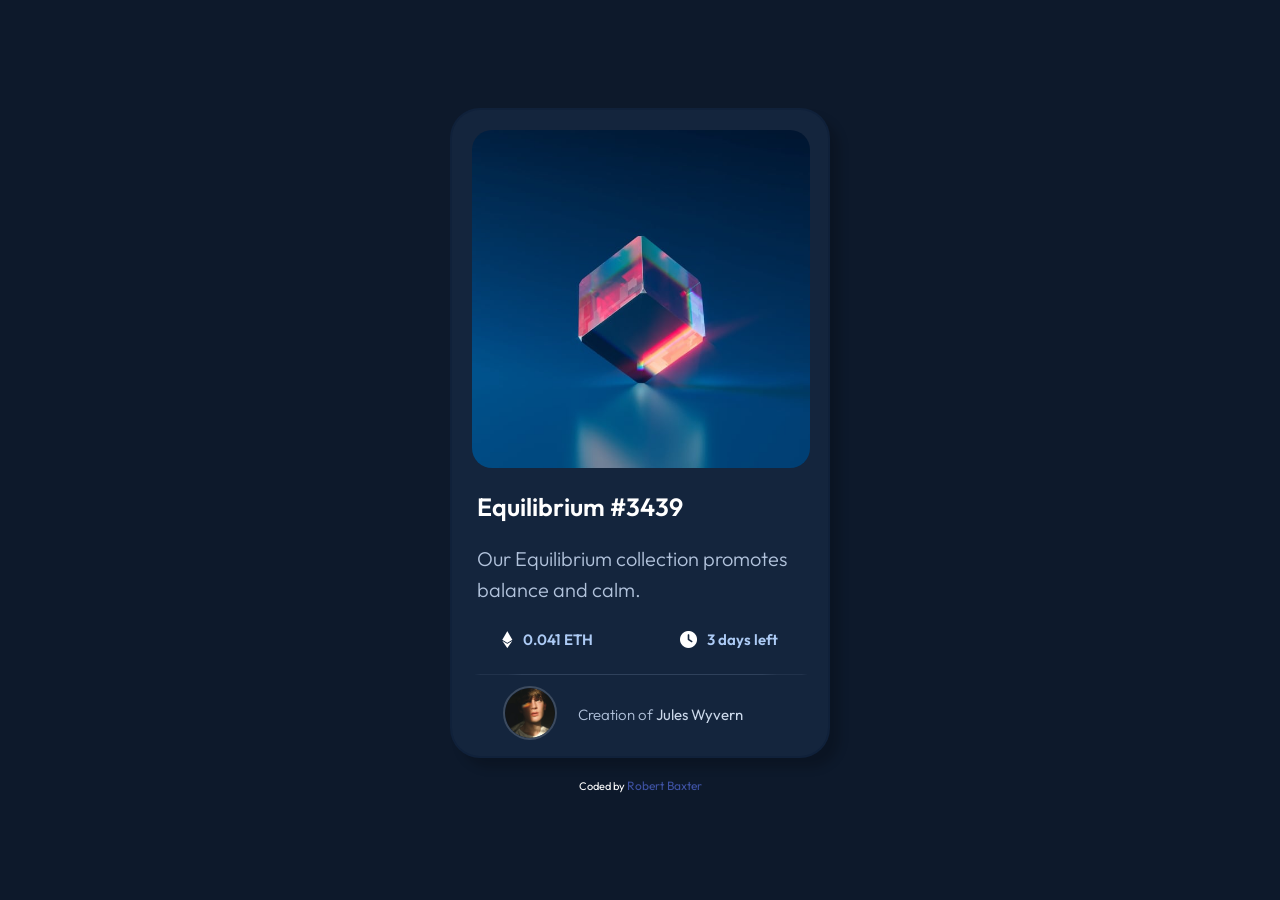
==== commit db545df9: "Updated readme and HTML/CSS files Adjusted colours to match the design specifications. Updated READM" ====
--- a/index.html
+++ b/index.html
@@ -13,6 +13,7 @@
 <body>
   <div class="container">
     <section class="main">
+      <!--Start Card Section-->
       <div class="card">
         <img class="card-img" src="images/image-equilibrium.jpg">
         <h1 class="card-heading">Equilibrium #3439</h1>
@@ -26,16 +27,12 @@
           <a href=""><img src="images/image-avatar.png" class="avatar"></a>
           <span class="author">Creation of <span id="name"><a href="">Jules Wyvern</a></span></span>
         </div>
-        
       </div>
-      <div class="attribution">
-        Challenge by <a href="https://www.frontendmentor.io?ref=challenge" target="_blank">Frontend Mentor</a>. 
-        Coded by <a href="#">Robert Baxter</a>.
+      <!--End card section-->
+      <div class="attribution"> 
+        Coded by <a href="#">Robert Baxter</a>
       </div>
     </section>
   </div>
-
-
-<script src="script.js"></script>
 </body>
 </html>
--- a/style.css
+++ b/style.css
@@ -24,7 +24,7 @@
 .main {
     width: 100%;
     height: 100vh;
-    background-color: hsl(218, 67%, 5%);
+    background-color: hsl(217, 54%, 11%);
     display: flex;
     flex-direction: column;
     align-items: center;
@@ -34,12 +34,12 @@
 .card {
     width: 38rem;
     height: 65rem;
-    background-color: hsl(215, 50%, 10%);
+    background-color: hsl(216, 50%, 16%);
     text-align: start;
     color: white;
     border-radius: 3rem;
     box-shadow: 1rem 1rem 1rem rgba(0, 0, 0, 0.178);
-    border: 2px solid hsla(218, 73%, 3%, 0.705);;
+    border: 2px solid hsla(218, 82%, 11%, 0.246);;
 }
 
 .card-img {
@@ -80,7 +80,7 @@
 }
 .line {
     position: relative;
-    background-color: hsla(215, 32%, 27%, 0.315);
+    background-color: hsl(215, 32%, 27%);
     width: 90%;
     left: 2rem;
     height: .15rem;
